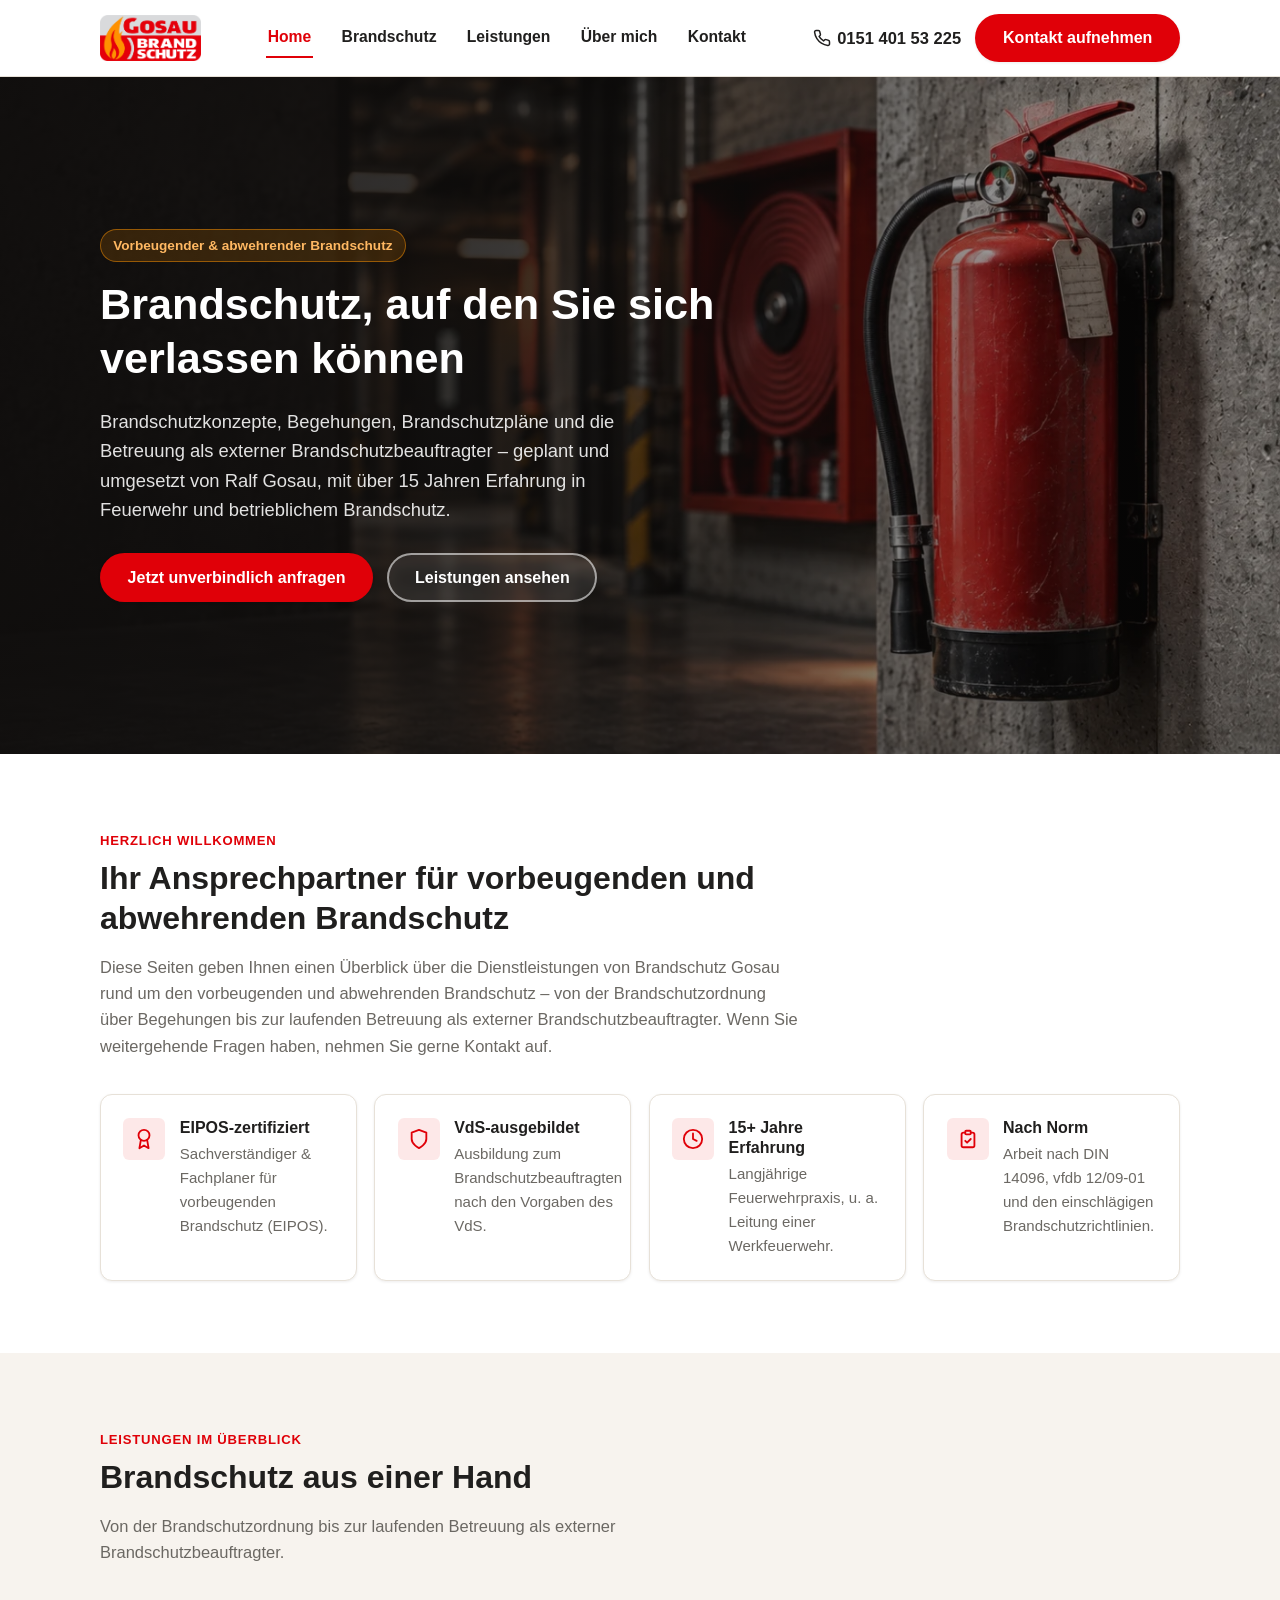
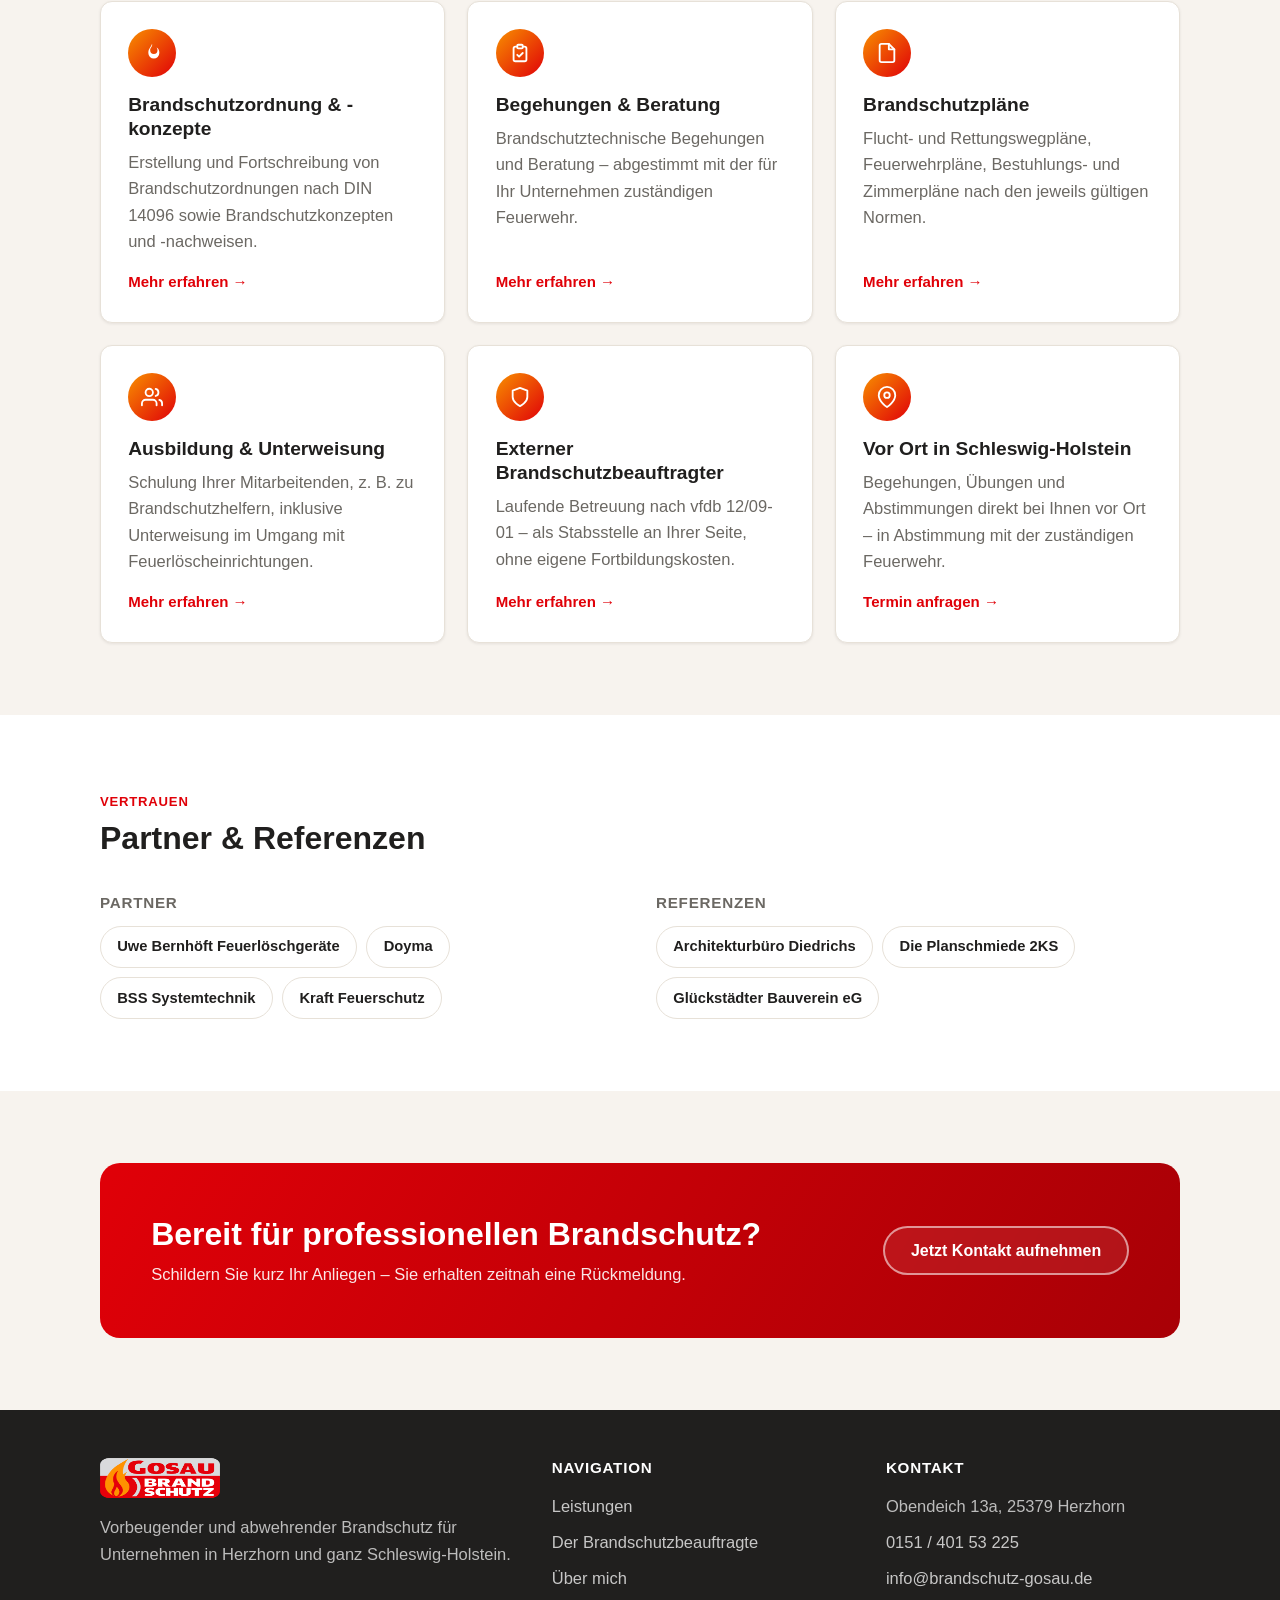
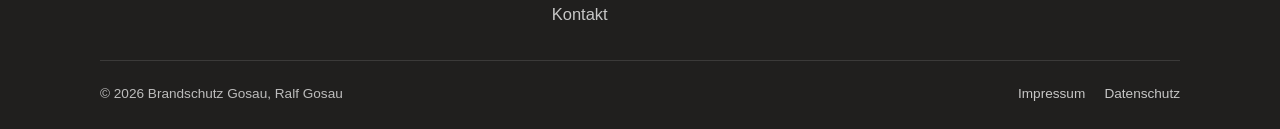
==== index.html @ 2fc05758 "Add new Brandschutz Gosau website Complete relaunch of the Brandschutz-Gosau site (previously ralf-g" ====
<!doctype html>
<html lang="de">
<head>
<meta charset="UTF-8">
<meta name="viewport" content="width=device-width, initial-scale=1">
<title>Brandschutz Gosau | Vorbeugender &amp; abwehrender Brandschutz in Herzhorn</title>
<meta name="description" content="Brandschutz Gosau – vorbeugender &amp; abwehrender Brandschutz in Herzhorn und Schleswig-Holstein: Brandschutzkonzepte, Begehungen, externer Brandschutzbeauftragter.">
<link rel="canonical" href="https://www.brandschutz-gosau.de/">
<meta name="theme-color" content="#E00008">

<meta property="og:type" content="website">
<meta property="og:locale" content="de_DE">
<meta property="og:site_name" content="Brandschutz Gosau">
<meta property="og:title" content="Brandschutz Gosau | Vorbeugender & abwehrender Brandschutz">
<meta property="og:description" content="Brandschutzkonzepte, Begehungen, Brandschutzpläne und externer Brandschutzbeauftragter – aus einer Hand in Herzhorn und Schleswig-Holstein.">
<meta property="og:image" content="https://www.brandschutz-gosau.de/assets/img/hero-flur.webp">
<meta property="og:url" content="https://www.brandschutz-gosau.de/">
<meta name="twitter:card" content="summary_large_image">

<link rel="icon" href="/favicon.ico" sizes="any">
<link rel="icon" type="image/png" sizes="32x32" href="assets/img/favicon-32.png">
<link rel="icon" type="image/png" sizes="16x16" href="assets/img/favicon-16.png">
<link rel="apple-touch-icon" href="assets/img/apple-touch-icon.png">
<link rel="stylesheet" href="assets/css/style.css">

<script type="application/ld+json">
{
  "@context": "https://schema.org",
  "@type": "ProfessionalService",
  "@id": "https://www.brandschutz-gosau.de/#business",
  "name": "Brandschutz Gosau",
  "image": "https://www.brandschutz-gosau.de/assets/img/hero-flur.webp",
  "url": "https://www.brandschutz-gosau.de/",
  "telephone": "+49 151 40153225",
  "email": "info@brandschutz-gosau.de",
  "founder": { "@type": "Person", "name": "Ralf Gosau" },
  "address": {
    "@type": "PostalAddress",
    "streetAddress": "Obendeich 13a",
    "postalCode": "25379",
    "addressLocality": "Herzhorn",
    "addressCountry": "DE"
  },
  "areaServed": "Schleswig-Holstein",
  "description": "Vorbeugender und abwehrender Brandschutz: Brandschutzordnungen, Brandschutzkonzepte, Begehungen, Brandschutzpläne und Dienstleistungen als externer Brandschutzbeauftragter."
}
</script>
</head>
<body>
<a class="skip-link" href="#main">Zum Inhalt springen</a>

<header class="site-header">
  <div class="container">
    <a class="brand" href="index.html">
      <img src="assets/img/logo-gosau-brandschutz.png" width="184" height="84" alt="Logo Brandschutz Gosau – stilisierte Flamme neben dem Schriftzug Gosau Brandschutz">
    </a>
    <nav class="main-nav" id="main-nav" aria-label="Hauptnavigation">
      <a href="index.html" aria-current="page">Home</a>
      <a href="brandschutzbeauftragter.html">Brandschutz</a>
      <a href="leistungen.html">Leistungen</a>
      <a href="ueber-mich.html">Über mich</a>
      <a href="kontakt.html">Kontakt</a>
    </nav>
    <div class="header-cta">
      <a class="header-phone" href="tel:+4915140153225">
        <svg width="18" height="18" viewBox="0 0 24 24" fill="none" stroke="currentColor" stroke-width="2" stroke-linecap="round" stroke-linejoin="round"><path d="M22 16.92v3a2 2 0 0 1-2.18 2 19.79 19.79 0 0 1-8.63-3.07 19.5 19.5 0 0 1-6-6 19.79 19.79 0 0 1-3.07-8.67A2 2 0 0 1 4.11 2h3a2 2 0 0 1 2 1.72c.127.96.361 1.903.7 2.81a2 2 0 0 1-.45 2.11L8.09 9.91a16 16 0 0 0 6 6l1.27-1.27a2 2 0 0 1 2.11-.45c.907.339 1.85.573 2.81.7A2 2 0 0 1 22 16.92z"/></svg>
        <span class="phone-text">0151 401 53 225</span>
      </a>
      <a class="btn btn-primary" href="kontakt.html#kontaktformular">Kontakt aufnehmen</a>
      <button class="nav-toggle" aria-expanded="false" aria-controls="main-nav" aria-label="Menü öffnen">
        <span></span><span></span><span></span>
      </button>
    </div>
  </div>
</header>

<main id="main">

  <section class="hero">
    <img class="hero__bg" src="assets/img/hero-flur.webp" alt="Betonflur mit Wandhydrant und rotem Feuerlöscher – Symbol für professionelle Brandschutzausstattung in Gewerbeobjekten">
    <div class="hero__overlay"></div>
    <div class="container">
      <div class="hero__content">
        <span class="hero__eyebrow">Vorbeugender &amp; abwehrender Brandschutz</span>
        <h1>Brandschutz, auf den Sie sich verlassen können</h1>
        <p class="lead">Brandschutzkonzepte, Begehungen, Brandschutzpläne und die Betreuung als externer Brandschutzbeauftragter – geplant und umgesetzt von Ralf Gosau, mit über 15 Jahren Erfahrung in Feuerwehr und betrieblichem Brandschutz.</p>
        <div class="hero__actions">
          <a class="btn btn-primary" href="kontakt.html#kontaktformular">Jetzt unverbindlich anfragen</a>
          <a class="btn btn-on-dark" href="leistungen.html">Leistungen ansehen</a>
        </div>
      </div>
    </div>
  </section>

  <section aria-labelledby="willkommen-title">
    <div class="container">
      <div class="section-head">
        <span class="eyebrow">Herzlich willkommen</span>
        <h2 id="willkommen-title">Ihr Ansprechpartner für vorbeugenden und abwehrenden Brandschutz</h2>
        <p>Diese Seiten geben Ihnen einen Überblick über die Dienstleistungen von Brandschutz Gosau rund um den vorbeugenden und abwehrenden Brandschutz – von der Brandschutzordnung über Begehungen bis zur laufenden Betreuung als externer Brandschutzbeauftragter. Wenn Sie weitergehende Fragen haben, nehmen Sie gerne Kontakt auf.</p>
      </div>
      <div class="badge-row">
        <div class="badge-card">
          <span class="icon">
            <svg width="22" height="22" viewBox="0 0 24 24" fill="none" stroke="currentColor" stroke-width="2" stroke-linecap="round" stroke-linejoin="round"><circle cx="12" cy="8" r="6"/><path d="M15.5 13.5 17 22l-5-3-5 3 1.5-8.5"/></svg>
          </span>
          <div>
            <h3>EIPOS-zertifiziert</h3>
            <p>Sachverständiger &amp; Fachplaner für vorbeugenden Brandschutz (EIPOS).</p>
          </div>
        </div>
        <div class="badge-card">
          <span class="icon">
            <svg width="22" height="22" viewBox="0 0 24 24" fill="none" stroke="currentColor" stroke-width="2" stroke-linecap="round" stroke-linejoin="round"><path d="M12 22s8-4 8-10V5l-8-3-8 3v7c0 6 8 10 8 10z"/></svg>
          </span>
          <div>
            <h3>VdS-ausgebildet</h3>
            <p>Ausbildung zum Brandschutzbeauftragten nach den Vorgaben des VdS.</p>
          </div>
        </div>
        <div class="badge-card">
          <span class="icon">
            <svg width="22" height="22" viewBox="0 0 24 24" fill="none" stroke="currentColor" stroke-width="2" stroke-linecap="round" stroke-linejoin="round"><circle cx="12" cy="12" r="10"/><path d="M12 6v6l4 2"/></svg>
          </span>
          <div>
            <h3>15+ Jahre Erfahrung</h3>
            <p>Langjährige Feuerwehrpraxis, u. a. Leitung einer Werkfeuerwehr.</p>
          </div>
        </div>
        <div class="badge-card">
          <span class="icon">
            <svg width="22" height="22" viewBox="0 0 24 24" fill="none" stroke="currentColor" stroke-width="2" stroke-linecap="round" stroke-linejoin="round"><path d="M9 5H7a2 2 0 0 0-2 2v12a2 2 0 0 0 2 2h10a2 2 0 0 0 2-2V7a2 2 0 0 0-2-2h-2"/><rect x="9" y="3" width="6" height="4" rx="1"/><path d="m9 14 2 2 4-4"/></svg>
          </span>
          <div>
            <h3>Nach Norm</h3>
            <p>Arbeit nach DIN 14096, vfdb 12/09-01 und den einschlägigen Brandschutzrichtlinien.</p>
          </div>
        </div>
      </div>
    </div>
  </section>

  <section class="section-alt" aria-labelledby="leistungen-title">
    <div class="container">
      <div class="section-head">
        <span class="eyebrow">Leistungen im Überblick</span>
        <h2 id="leistungen-title">Brandschutz aus einer Hand</h2>
        <p>Von der Brandschutzordnung bis zur laufenden Betreuung als externer Brandschutzbeauftragter.</p>
      </div>
      <div class="card-grid">
        <div class="service-card">
          <span class="icon"><svg width="22" height="22" viewBox="0 0 24 24" fill="currentColor"><path d="M12 2c1 3-2 4-2 7a4 4 0 0 0 8 0c0-1-.3-2-1-3 2 1 3 3 3 6a6 6 0 0 1-12 0c0-5 3-6 4-10z"/></svg></span>
          <h3>Brandschutzordnung &amp; -konzepte</h3>
          <p>Erstellung und Fortschreibung von Brandschutzordnungen nach DIN 14096 sowie Brandschutzkonzepten und -nachweisen.</p>
          <a class="card-link" href="leistungen.html">Mehr erfahren →</a>
        </div>
        <div class="service-card">
          <span class="icon"><svg width="22" height="22" viewBox="0 0 24 24" fill="none" stroke="#fff" stroke-width="2" stroke-linecap="round" stroke-linejoin="round"><path d="M9 5H7a2 2 0 0 0-2 2v12a2 2 0 0 0 2 2h10a2 2 0 0 0 2-2V7a2 2 0 0 0-2-2h-2"/><rect x="9" y="3" width="6" height="4" rx="1"/><path d="m9 14 2 2 4-4"/></svg></span>
          <h3>Begehungen &amp; Beratung</h3>
          <p>Brandschutztechnische Begehungen und Beratung – abgestimmt mit der für Ihr Unternehmen zuständigen Feuerwehr.</p>
          <a class="card-link" href="leistungen.html">Mehr erfahren →</a>
        </div>
        <div class="service-card">
          <span class="icon"><svg width="22" height="22" viewBox="0 0 24 24" fill="none" stroke="#fff" stroke-width="2" stroke-linecap="round" stroke-linejoin="round"><path d="M14 2H6a2 2 0 0 0-2 2v16a2 2 0 0 0 2 2h12a2 2 0 0 0 2-2V8z"/><path d="M14 2v6h6"/></svg></span>
          <h3>Brandschutzpläne</h3>
          <p>Flucht- und Rettungswegpläne, Feuerwehrpläne, Bestuhlungs- und Zimmerpläne nach den jeweils gültigen Normen.</p>
          <a class="card-link" href="leistungen.html">Mehr erfahren →</a>
        </div>
        <div class="service-card">
          <span class="icon"><svg width="22" height="22" viewBox="0 0 24 24" fill="none" stroke="#fff" stroke-width="2" stroke-linecap="round" stroke-linejoin="round"><path d="M17 21v-2a4 4 0 0 0-4-4H5a4 4 0 0 0-4 4v2"/><circle cx="9" cy="7" r="4"/><path d="M23 21v-2a4 4 0 0 0-3-3.87"/><path d="M16 3.13a4 4 0 0 1 0 7.75"/></svg></span>
          <h3>Ausbildung &amp; Unterweisung</h3>
          <p>Schulung Ihrer Mitarbeitenden, z. B. zu Brandschutzhelfern, inklusive Unterweisung im Umgang mit Feuerlöscheinrichtungen.</p>
          <a class="card-link" href="leistungen.html">Mehr erfahren →</a>
        </div>
        <div class="service-card">
          <span class="icon"><svg width="22" height="22" viewBox="0 0 24 24" fill="none" stroke="#fff" stroke-width="2" stroke-linecap="round" stroke-linejoin="round"><path d="M12 22s8-4 8-10V5l-8-3-8 3v7c0 6 8 10 8 10z"/></svg></span>
          <h3>Externer Brandschutzbeauftragter</h3>
          <p>Laufende Betreuung nach vfdb 12/09-01 – als Stabsstelle an Ihrer Seite, ohne eigene Fortbildungskosten.</p>
          <a class="card-link" href="brandschutzbeauftragter.html">Mehr erfahren →</a>
        </div>
        <div class="service-card">
          <span class="icon"><svg width="22" height="22" viewBox="0 0 24 24" fill="none" stroke="#fff" stroke-width="2" stroke-linecap="round" stroke-linejoin="round"><path d="M21 10c0 7-9 13-9 13s-9-6-9-13a9 9 0 0 1 18 0z"/><circle cx="12" cy="10" r="3"/></svg></span>
          <h3>Vor Ort in Schleswig-Holstein</h3>
          <p>Begehungen, Übungen und Abstimmungen direkt bei Ihnen vor Ort – in Abstimmung mit der zuständigen Feuerwehr.</p>
          <a class="card-link" href="kontakt.html#kontaktformular">Termin anfragen →</a>
        </div>
      </div>
    </div>
  </section>

  <section aria-labelledby="partner-title">
    <div class="container">
      <div class="section-head">
        <span class="eyebrow">Vertrauen</span>
        <h2 id="partner-title">Partner &amp; Referenzen</h2>
      </div>
      <div class="partner-columns">
        <div>
          <h3>Partner</h3>
          <div class="tag-cloud">
            <span>Uwe Bernhöft Feuerlöschgeräte</span>
            <span>Doyma</span>
            <span>BSS Systemtechnik</span>
            <span>Kraft Feuerschutz</span>
          </div>
        </div>
        <div>
          <h3>Referenzen</h3>
          <div class="tag-cloud">
            <span>Architekturbüro Diedrichs</span>
            <span>Die Planschmiede 2KS</span>
            <span>Glückstädter Bauverein eG</span>
          </div>
        </div>
      </div>
    </div>
  </section>

  <section class="section-alt">
    <div class="container">
      <div class="cta-band">
        <div>
          <h2>Bereit für professionellen Brandschutz?</h2>
          <p>Schildern Sie kurz Ihr Anliegen – Sie erhalten zeitnah eine Rückmeldung.</p>
        </div>
        <a class="btn btn-on-dark" href="kontakt.html#kontaktformular">Jetzt Kontakt aufnehmen</a>
      </div>
    </div>
  </section>

</main>

<footer class="site-footer">
  <div class="container">
    <div class="footer-grid">
      <div>
        <div class="footer-brand">
          <img src="assets/img/logo-gosau-brandschutz.png" width="120" height="55" alt="">
        </div>
        <p>Vorbeugender und abwehrender Brandschutz für Unternehmen in Herzhorn und ganz Schleswig-Holstein.</p>
      </div>
      <div>
        <h3>Navigation</h3>
        <ul class="footer-links">
          <li><a href="leistungen.html">Leistungen</a></li>
          <li><a href="brandschutzbeauftragter.html">Der Brandschutzbeauftragte</a></li>
          <li><a href="ueber-mich.html">Über mich</a></li>
          <li><a href="kontakt.html">Kontakt</a></li>
        </ul>
      </div>
      <div>
        <h3>Kontakt</h3>
        <ul class="footer-links">
          <li>Obendeich 13a, 25379 Herzhorn</li>
          <li><a href="tel:+4915140153225">0151 / 401 53 225</a></li>
          <li><a href="mailto:info@brandschutz-gosau.de">info@brandschutz-gosau.de</a></li>
        </ul>
      </div>
    </div>
    <div class="footer-bottom">
      <span>© <span data-year>2026</span> Brandschutz Gosau, Ralf Gosau</span>
      <nav aria-label="Rechtliches">
        <a href="impressum.html">Impressum</a>
        <a href="datenschutz.html">Datenschutz</a>
      </nav>
    </div>
  </div>
</footer>

<script src="assets/js/main.js"></script>
</body>
</html>
---- assets/css/style.css ----
/* ==========================================================================
   Brandschutz Gosau – Stylesheet
   ========================================================================== */

:root {
  /* Brand colors sampled from the company logo */
  --color-red: #E00008;
  --color-red-dark: #A80006;
  --color-orange: #F89000;
  --color-badge-grey: #D8D8D8;

  --color-ink: #201f1e;
  --color-text: #333230;
  --color-text-muted: #6b6863;
  --color-bg: #ffffff;
  --color-bg-alt: #F7F3EE;
  --color-border: #E7E1D8;

  --font-base: -apple-system, BlinkMacSystemFont, "Segoe UI", Roboto, Helvetica, Arial, sans-serif;

  --radius-s: 6px;
  --radius-m: 12px;
  --radius-l: 20px;

  --shadow-s: 0 1px 3px rgba(20, 15, 10, 0.08);
  --shadow-m: 0 8px 24px rgba(20, 15, 10, 0.12);

  --container-w: 1120px;
}

/* ---- Reset ---- */
*, *::before, *::after { box-sizing: border-box; }
html { scroll-behavior: smooth; }
body {
  margin: 0;
  font-family: var(--font-base);
  color: var(--color-text);
  background: var(--color-bg);
  line-height: 1.6;
  font-size: 16.5px;
  -webkit-font-smoothing: antialiased;
}
img { max-width: 100%; display: block; }
a { color: var(--color-red); text-decoration: none; }
a:hover { text-decoration: underline; }
ul, ol { padding-left: 1.2em; }
h1, h2, h3, h4 {
  color: var(--color-ink);
  line-height: 1.25;
  margin: 0 0 0.5em;
  font-weight: 800;
}
h1 { font-size: clamp(1.9rem, 4vw, 2.7rem); }
h2 { font-size: clamp(1.5rem, 3vw, 2rem); }
h3 { font-size: 1.2rem; }
p { margin: 0 0 1em; }
.sr-only {
  position: absolute; width: 1px; height: 1px; padding: 0; margin: -1px;
  overflow: hidden; clip: rect(0,0,0,0); white-space: nowrap; border: 0;
}
.skip-link {
  position: absolute; left: 0; top: -3rem; background: var(--color-ink); color: #fff;
  padding: 0.6em 1.2em; z-index: 200; transition: top .15s ease;
}
.skip-link:focus { top: 0; }

/* ---- Layout ---- */
.container {
  width: 100%;
  max-width: var(--container-w);
  margin: 0 auto;
  padding: 0 1.25rem;
}
section { padding: clamp(2.5rem, 6vw, 4.5rem) 0; }
.section-alt { background: var(--color-bg-alt); }
.section-head {
  max-width: 700px;
  margin: 0 0 2.2rem;
}
.section-head .eyebrow {
  display: inline-block;
  color: var(--color-red);
  font-weight: 700;
  text-transform: uppercase;
  letter-spacing: 0.06em;
  font-size: 0.82rem;
  margin-bottom: 0.5em;
}
.section-head p { color: var(--color-text-muted); }
.section-foot { margin-top: 2.5rem; }

/* ---- Buttons ---- */
.btn {
  display: inline-flex;
  align-items: center;
  gap: 0.5em;
  padding: 0.85em 1.6em;
  border-radius: 999px;
  font-weight: 700;
  border: 2px solid transparent;
  cursor: pointer;
  font-size: 1rem;
  transition: transform .12s ease, box-shadow .12s ease, background-color .12s ease, color .12s ease;
  text-decoration: none;
  line-height: 1.1;
}
.btn:hover { text-decoration: none; transform: translateY(-1px); }
.btn-primary {
  background: var(--color-red);
  color: #fff;
  box-shadow: var(--shadow-s);
}
.btn-primary:hover { background: var(--color-red-dark); color:#fff; box-shadow: var(--shadow-m); }
.btn-secondary {
  background: #fff;
  color: var(--color-ink);
  border-color: var(--color-border);
}
.btn-secondary:hover { border-color: var(--color-red); color: var(--color-red); }
.btn-on-dark {
  background: rgba(255,255,255,0.08);
  color: #fff;
  border-color: rgba(255,255,255,0.55);
  backdrop-filter: blur(2px);
}
.btn-on-dark:hover { background: #fff; color: var(--color-ink); }
.btn-block { width: 100%; justify-content: center; }
.btn[disabled] { opacity: 0.6; cursor: not-allowed; transform: none; }

/* ---- Header ---- */
.site-header {
  position: sticky;
  top: 0;
  z-index: 100;
  background: rgba(255,255,255,0.94);
  backdrop-filter: saturate(160%) blur(6px);
  border-bottom: 1px solid var(--color-border);
}
.site-header .container {
  display: flex;
  align-items: center;
  justify-content: space-between;
  gap: 1rem;
  min-height: 76px;
}
.brand {
  display: flex;
  align-items: center;
  gap: 0.7rem;
}
.brand img { height: 46px; width: auto; }
.brand-name {
  font-weight: 800;
  color: var(--color-ink);
  font-size: 1.05rem;
  line-height: 1.15;
}
.brand-name small {
  display: block;
  font-weight: 500;
  font-size: 0.72rem;
  color: var(--color-text-muted);
  text-transform: uppercase;
  letter-spacing: 0.05em;
}

.main-nav {
  display: flex;
  align-items: center;
  gap: 1.7rem;
}
.main-nav a {
  color: var(--color-ink);
  font-weight: 600;
  font-size: 0.98rem;
  padding: 0.4em 0.1em;
  border-bottom: 2px solid transparent;
}
.main-nav a:hover, .main-nav a[aria-current="page"] {
  color: var(--color-red);
  text-decoration: none;
  border-bottom-color: var(--color-red);
}
.header-cta {
  display: flex;
  align-items: center;
  gap: 0.9rem;
}
.header-phone {
  display: flex;
  align-items: center;
  gap: 0.4em;
  font-weight: 700;
  color: var(--color-ink);
  white-space: nowrap;
}
.header-phone svg { flex: none; }
.header-phone:hover { color: var(--color-red); text-decoration: none; }

.nav-toggle {
  display: none;
  background: none;
  border: 2px solid var(--color-border);
  border-radius: var(--radius-s);
  padding: 0.5em 0.6em;
  cursor: pointer;
}
.nav-toggle span {
  display: block;
  width: 22px;
  height: 2px;
  background: var(--color-ink);
  margin: 5px 0;
  transition: transform .15s ease, opacity .15s ease;
}

@media (max-width: 900px) {
  .main-nav {
    position: absolute;
    top: 76px;
    left: 0;
    right: 0;
    background: #fff;
    border-bottom: 1px solid var(--color-border);
    flex-direction: column;
    align-items: stretch;
    gap: 0;
    padding: 0.5rem 1.25rem 1rem;
    display: none;
    box-shadow: var(--shadow-m);
  }
  .main-nav.is-open { display: flex; }
  .main-nav a { padding: 0.75em 0; border-bottom: 1px solid var(--color-border); }
  .main-nav a[aria-current="page"] { border-bottom: 1px solid var(--color-border); }
  .header-phone span.phone-text { display: none; }
  .nav-toggle { display: inline-block; }
}

/* ---- Hero ---- */
.hero {
  position: relative;
  min-height: min(72vh, 620px);
  display: flex;
  align-items: center;
  overflow: hidden;
  background: var(--color-ink);
}
.hero__bg {
  position: absolute;
  inset: 0;
  width: 100%;
  height: 100%;
  object-fit: cover;
  object-position: right center;
}
.hero__overlay {
  position: absolute;
  inset: 0;
  background: linear-gradient(90deg, rgba(16,14,13,0.94) 0%, rgba(16,14,13,0.82) 40%, rgba(16,14,13,0.45) 75%, rgba(16,14,13,0.25) 100%);
}
.hero__content {
  position: relative;
  color: #fff;
  max-width: 640px;
  padding: 5rem 0;
}
.hero__eyebrow {
  display: inline-flex;
  align-items: center;
  gap: 0.5em;
  background: rgba(248,144,0,0.16);
  border: 1px solid rgba(248,144,0,0.5);
  color: #ffb862;
  padding: 0.35em 0.9em;
  border-radius: 999px;
  font-weight: 700;
  font-size: 0.85rem;
  margin-bottom: 1.1em;
}
.hero__content h1 { color: #fff; }
.hero__content p.lead {
  font-size: 1.15rem;
  color: rgba(255,255,255,0.88);
  max-width: 54ch;
}
.hero__actions {
  display: flex;
  flex-wrap: wrap;
  gap: 0.9rem;
  margin-top: 1.8rem;
}

/* ---- Trust badges ---- */
.badge-row {
  display: grid;
  grid-template-columns: repeat(auto-fit, minmax(230px, 1fr));
  gap: 1.1rem;
}
.badge-card {
  background: #fff;
  border: 1px solid var(--color-border);
  border-radius: var(--radius-m);
  padding: 1.4rem;
  display: flex;
  gap: 0.9rem;
  align-items: flex-start;
  box-shadow: var(--shadow-s);
}
.badge-card .icon {
  flex: none;
  width: 42px; height: 42px;
  border-radius: var(--radius-s);
  background: rgba(224,0,8,0.09);
  color: var(--color-red);
  display: flex; align-items: center; justify-content: center;
}
.badge-card h3 { font-size: 1rem; margin-bottom: 0.25em; }
.badge-card p { margin: 0; color: var(--color-text-muted); font-size: 0.94rem; }

/* ---- Cards / services ---- */
.card-grid {
  display: grid;
  grid-template-columns: repeat(auto-fit, minmax(260px, 1fr));
  gap: 1.4rem;
}
.service-card {
  background: #fff;
  border: 1px solid var(--color-border);
  border-radius: var(--radius-m);
  padding: 1.7rem;
  box-shadow: var(--shadow-s);
  display: flex;
  flex-direction: column;
  height: 100%;
}
.service-card .icon {
  width: 48px; height: 48px;
  border-radius: 50%;
  background: linear-gradient(135deg, var(--color-orange), var(--color-red));
  color: #fff;
  display: flex; align-items: center; justify-content: center;
  margin-bottom: 1rem;
}
.service-card h3 { margin-bottom: 0.4em; }
.service-card p { color: var(--color-text-muted); margin-bottom: 1rem; flex-grow: 1; }
.service-card .card-link { font-weight: 700; font-size: 0.94rem; }

/* ---- Checklist ---- */
.check-grid {
  display: grid;
  grid-template-columns: repeat(auto-fit, minmax(320px, 1fr));
  gap: 0.6rem 2rem;
  list-style: none;
  padding: 0;
  margin: 0;
}
.check-grid li {
  display: flex;
  gap: 0.7em;
  padding: 0.65em 0;
  border-bottom: 1px dashed var(--color-border);
}
.check-grid li svg {
  flex: none;
  margin-top: 0.2em;
  color: var(--color-red);
}

/* ---- Definition-style plan list ---- */
.plan-list { display: flex; flex-direction: column; gap: 1.1rem; }
.plan-item {
  display: grid;
  grid-template-columns: 230px 1fr;
  gap: 0.3rem 1.5rem;
  padding: 1.1rem 0;
  border-bottom: 1px solid var(--color-border);
}
.plan-item dt {
  font-weight: 700;
  color: var(--color-ink);
}
.plan-item dt .norm {
  display: block;
  font-weight: 600;
  color: var(--color-red);
  font-size: 0.85rem;
  margin-top: 0.15em;
}
.plan-item dd { margin: 0; color: var(--color-text-muted); }
@media (max-width: 700px) {
  .plan-item { grid-template-columns: 1fr; }
}

/* ---- Advantage list ---- */
.advantage-grid {
  display: grid;
  grid-template-columns: repeat(auto-fit, minmax(240px, 1fr));
  gap: 1rem;
}
.advantage-card {
  background: var(--color-bg-alt);
  border-radius: var(--radius-m);
  padding: 1.3rem 1.4rem;
  font-weight: 600;
  color: var(--color-ink);
  display: flex;
  gap: 0.7em;
  align-items: flex-start;
}
.advantage-card svg { flex: none; color: var(--color-red); margin-top: 0.15em; }

/* ---- Quote / bio ---- */
.bio-layout {
  display: grid;
  grid-template-columns: 260px 1fr;
  gap: 2.5rem;
  align-items: start;
}
@media (max-width: 800px) {
  .bio-layout { grid-template-columns: 1fr; }
}
.portrait-frame {
  border-radius: var(--radius-l);
  overflow: hidden;
  border: 1px solid var(--color-border);
  box-shadow: var(--shadow-s);
}
.portrait-placeholder {
  aspect-ratio: 3/4;
  background: linear-gradient(160deg, var(--color-bg-alt), #efe8de);
  display: flex;
  flex-direction: column;
  align-items: center;
  justify-content: center;
  gap: 0.6rem;
  color: var(--color-text-muted);
  text-align: center;
  padding: 1.5rem;
}
.portrait-placeholder svg { color: var(--color-red); opacity: 0.85; }
.portrait-placeholder span { font-size: 0.85rem; }

.qual-grid {
  display: grid;
  grid-template-columns: repeat(auto-fit, minmax(280px, 1fr));
  gap: 1.3rem;
  margin-top: 1rem;
}
.qual-card {
  background: #fff;
  border: 1px solid var(--color-border);
  border-radius: var(--radius-m);
  padding: 1.5rem;
  box-shadow: var(--shadow-s);
}
.qual-card h3 {
  font-size: 1rem;
  border-bottom: 2px solid var(--color-red);
  padding-bottom: 0.5em;
  margin-bottom: 0.7em;
}
.qual-card ul { list-style: none; padding: 0; margin: 0; }
.qual-card li {
  padding: 0.4em 0;
  display: flex;
  gap: 0.6em;
}
.qual-card li svg { flex: none; color: var(--color-orange); margin-top: 0.25em; }

/* ---- Partners / references ---- */
.tag-cloud { display: flex; flex-wrap: wrap; gap: 0.6rem; }
.tag-cloud span {
  background: #fff;
  border: 1px solid var(--color-border);
  padding: 0.55em 1.1em;
  border-radius: 999px;
  font-weight: 600;
  font-size: 0.92rem;
  color: var(--color-ink);
}
.partner-columns {
  display: grid;
  grid-template-columns: repeat(auto-fit, minmax(280px, 1fr));
  gap: 2rem;
}
.partner-columns h3 {
  font-size: 0.95rem;
  text-transform: uppercase;
  letter-spacing: 0.05em;
  color: var(--color-text-muted);
  margin-bottom: 0.9em;
}

/* ---- CTA band ---- */
.cta-band {
  background: linear-gradient(120deg, var(--color-red), var(--color-red-dark));
  color: #fff;
  border-radius: var(--radius-l);
  padding: clamp(2rem, 5vw, 3.2rem);
  display: flex;
  flex-wrap: wrap;
  align-items: center;
  justify-content: space-between;
  gap: 1.5rem;
}
.cta-band h2 { color: #fff; margin-bottom: 0.2em; }
.cta-band p { color: rgba(255,255,255,0.9); margin: 0; }

/* ---- Forms ---- */
.form-grid {
  display: grid;
  grid-template-columns: 1fr 1fr;
  gap: 1.2rem;
}
.form-grid .full { grid-column: 1 / -1; }
@media (max-width: 700px) {
  .form-grid { grid-template-columns: 1fr; }
}
.field label {
  display: block;
  font-weight: 700;
  font-size: 0.92rem;
  margin-bottom: 0.4em;
  color: var(--color-ink);
}
.field .hint { font-weight: 400; color: var(--color-text-muted); font-size: 0.85rem; }
.field input,
.field select,
.field textarea {
  width: 100%;
  border: 1.5px solid var(--color-border);
  border-radius: var(--radius-s);
  padding: 0.75em 0.9em;
  font: inherit;
  color: var(--color-ink);
  background: #fff;
  transition: border-color .12s ease, box-shadow .12s ease;
}
.field textarea { resize: vertical; min-height: 130px; }
.field input:focus,
.field select:focus,
.field textarea:focus {
  outline: none;
  border-color: var(--color-red);
  box-shadow: 0 0 0 3px rgba(224,0,8,0.14);
}
.field-check {
  display: flex;
  gap: 0.6em;
  align-items: flex-start;
  font-size: 0.92rem;
  color: var(--color-text-muted);
}
.field-check input { width: auto; margin-top: 0.3em; }
.hp-field { position: absolute; left: -9999px; top: -9999px; }
.form-note { font-size: 0.85rem; color: var(--color-text-muted); margin-top: 0.8rem; }
.form-alert {
  border-radius: var(--radius-s);
  padding: 0.9em 1.1em;
  margin-bottom: 1.3rem;
  font-weight: 600;
}
.form-alert.error { background: #FBE7E7; color: var(--color-red-dark); }

.contact-card {
  background: var(--color-ink);
  color: #fff;
  border-radius: var(--radius-m);
  padding: 1.8rem;
}
.contact-card h3 { color: #fff; }
.contact-list { list-style: none; padding: 0; margin: 1rem 0; }
.contact-list li {
  display: flex;
  gap: 0.8em;
  padding: 0.6em 0;
  border-bottom: 1px solid rgba(255,255,255,0.14);
}
.contact-list li svg { flex: none; color: var(--color-orange); margin-top: 0.15em; }
.contact-list a { color: #fff; font-weight: 600; }
.contact-list .label { display:block; color: rgba(255,255,255,0.6); font-size: 0.78rem; text-transform: uppercase; letter-spacing: 0.04em; }
.contact-note {
  background: rgba(255,255,255,0.08);
  border-radius: var(--radius-s);
  padding: 0.9em 1em;
  font-size: 0.88rem;
  color: rgba(255,255,255,0.85);
}
.map-frame {
  border-radius: var(--radius-m);
  overflow: hidden;
  border: 1px solid var(--color-border);
  aspect-ratio: 16/10;
}
.map-frame iframe { width: 100%; height: 100%; border: 0; }

/* ---- Contact layout ---- */
.contact-layout {
  display: grid;
  grid-template-columns: 380px 1fr;
  gap: 2.2rem;
  align-items: start;
}
@media (max-width: 900px) {
  .contact-layout { grid-template-columns: 1fr; }
}
.contact-col { display: flex; flex-direction: column; gap: 1.4rem; }
.form-card {
  background: #fff;
  border: 1px solid var(--color-border);
  border-radius: var(--radius-m);
  padding: clamp(1.5rem, 4vw, 2.4rem);
  box-shadow: var(--shadow-s);
}

/* ---- Legal pages ---- */
.legal-content h2 { margin-top: 1.6em; }
.legal-content h2:first-child { margin-top: 0; }
.legal-content ul { color: var(--color-text); }
.legal-content { max-width: 780px; }

/* ---- Footer ---- */
.site-footer {
  background: var(--color-ink);
  color: rgba(255,255,255,0.7);
  padding: 3rem 0 1.5rem;
}
.footer-grid {
  display: grid;
  grid-template-columns: 1.4fr 1fr 1fr;
  gap: 2.5rem;
  padding-bottom: 2rem;
  border-bottom: 1px solid rgba(255,255,255,0.12);
}
@media (max-width: 800px) {
  .footer-grid { grid-template-columns: 1fr; gap: 2rem; }
}
.footer-grid h3 { color: #fff; font-size: 0.95rem; text-transform: uppercase; letter-spacing: 0.05em; margin-bottom: 1em; }
.footer-brand { display: flex; align-items: center; gap: 0.7em; margin-bottom: 1rem; }
.footer-brand img { height: 40px; }
.footer-brand strong { color: #fff; }
.site-footer a { color: rgba(255,255,255,0.75); }
.site-footer a:hover { color: #fff; }
.footer-links { list-style: none; padding: 0; margin: 0; display: flex; flex-direction: column; gap: 0.6em; }
.footer-bottom {
  display: flex;
  flex-wrap: wrap;
  justify-content: space-between;
  gap: 0.8rem;
  padding-top: 1.4rem;
  font-size: 0.85rem;
}
.footer-bottom nav { display: flex; gap: 1.2rem; flex-wrap: wrap; }

/* ---- Page intro (non-home pages) ---- */
.page-intro {
  background: var(--color-ink);
  color: #fff;
  padding: 3.2rem 0 2.6rem;
}
.page-intro h1 { color: #fff; margin-bottom: 0.35em; }
.page-intro p { color: rgba(255,255,255,0.82); max-width: 62ch; margin: 0; }
.breadcrumb {
  font-size: 0.85rem;
  color: rgba(255,255,255,0.6);
  margin-bottom: 1rem;
}
.breadcrumb a { color: rgba(255,255,255,0.75); }

/* ---- Misc ---- */
.lead { font-size: 1.1rem; color: var(--color-text-muted); }
.divider { height: 1px; background: var(--color-border); border: 0; margin: 2.5rem 0; }
.center { text-align: center; }
.note-box {
  border-left: 4px solid var(--color-orange);
  background: var(--color-bg-alt);
  padding: 1rem 1.3rem;
  border-radius: 0 var(--radius-s) var(--radius-s) 0;
  font-size: 0.94rem;
}
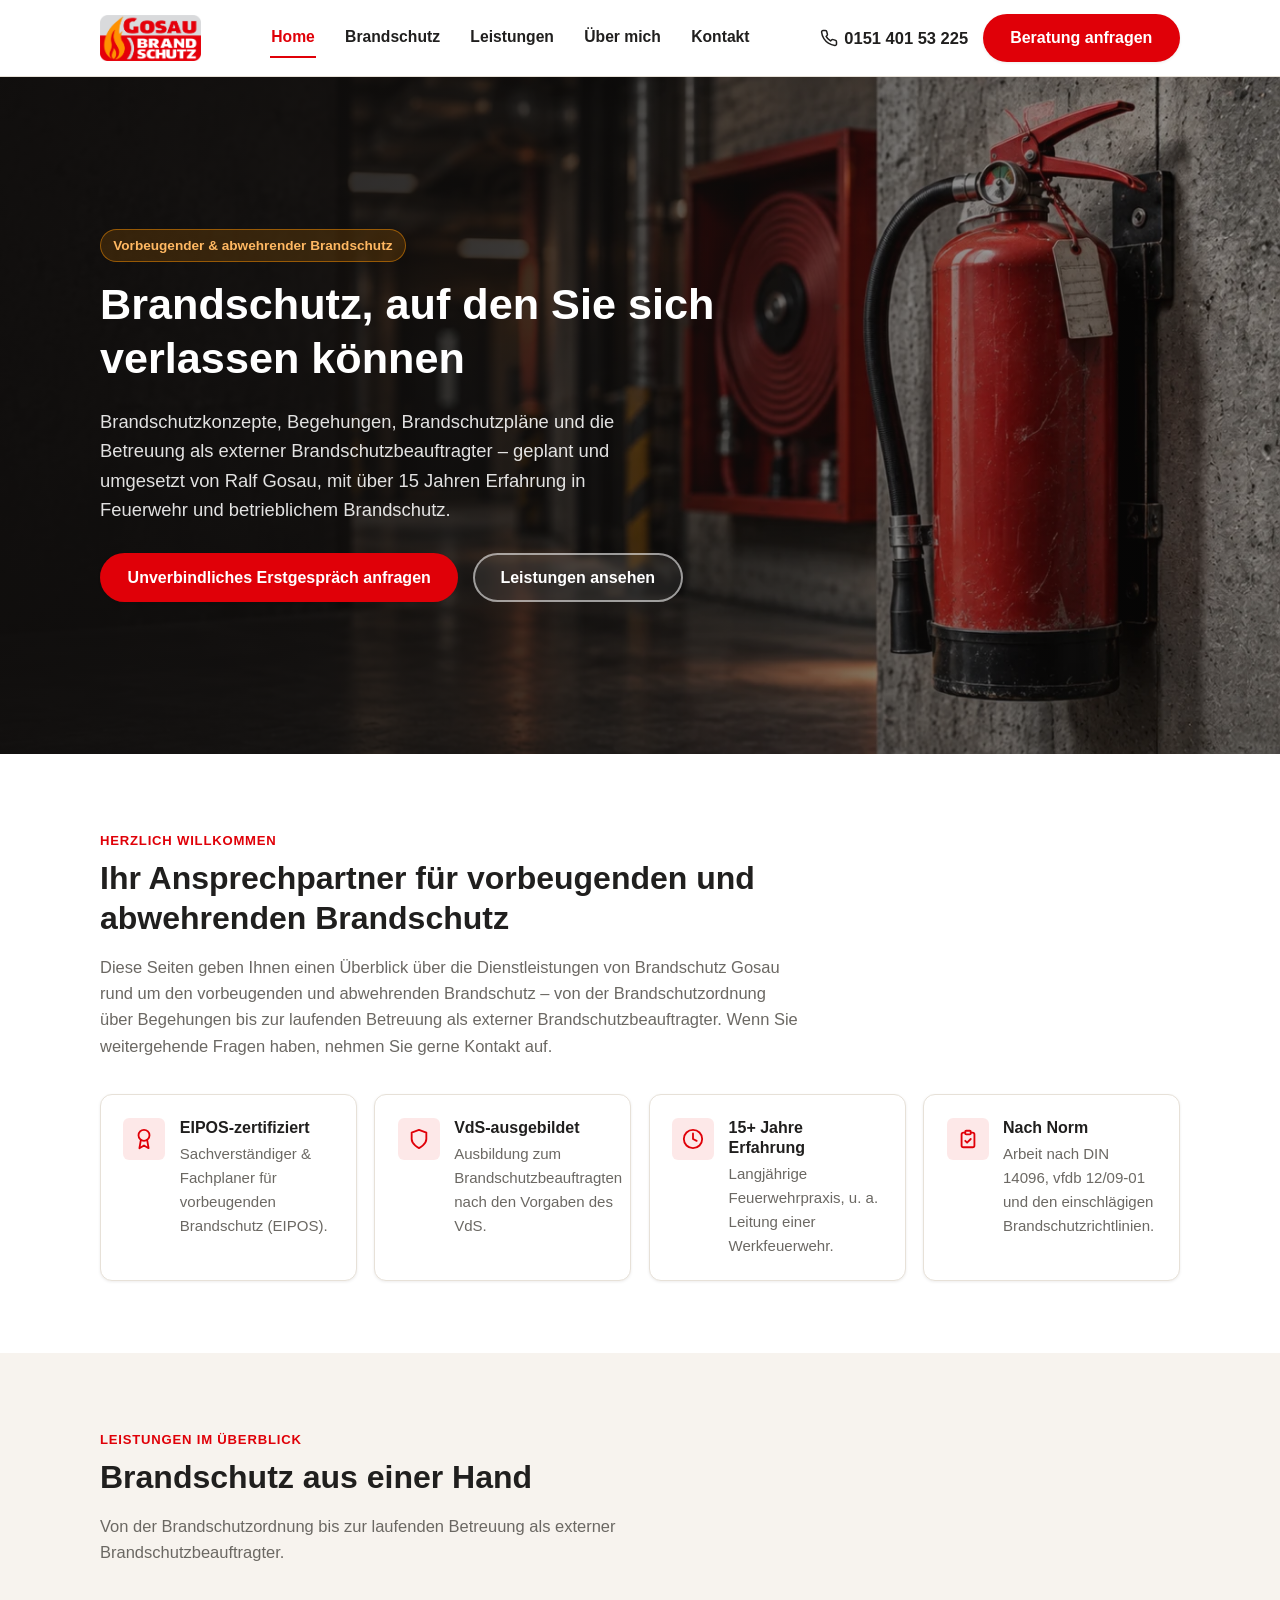
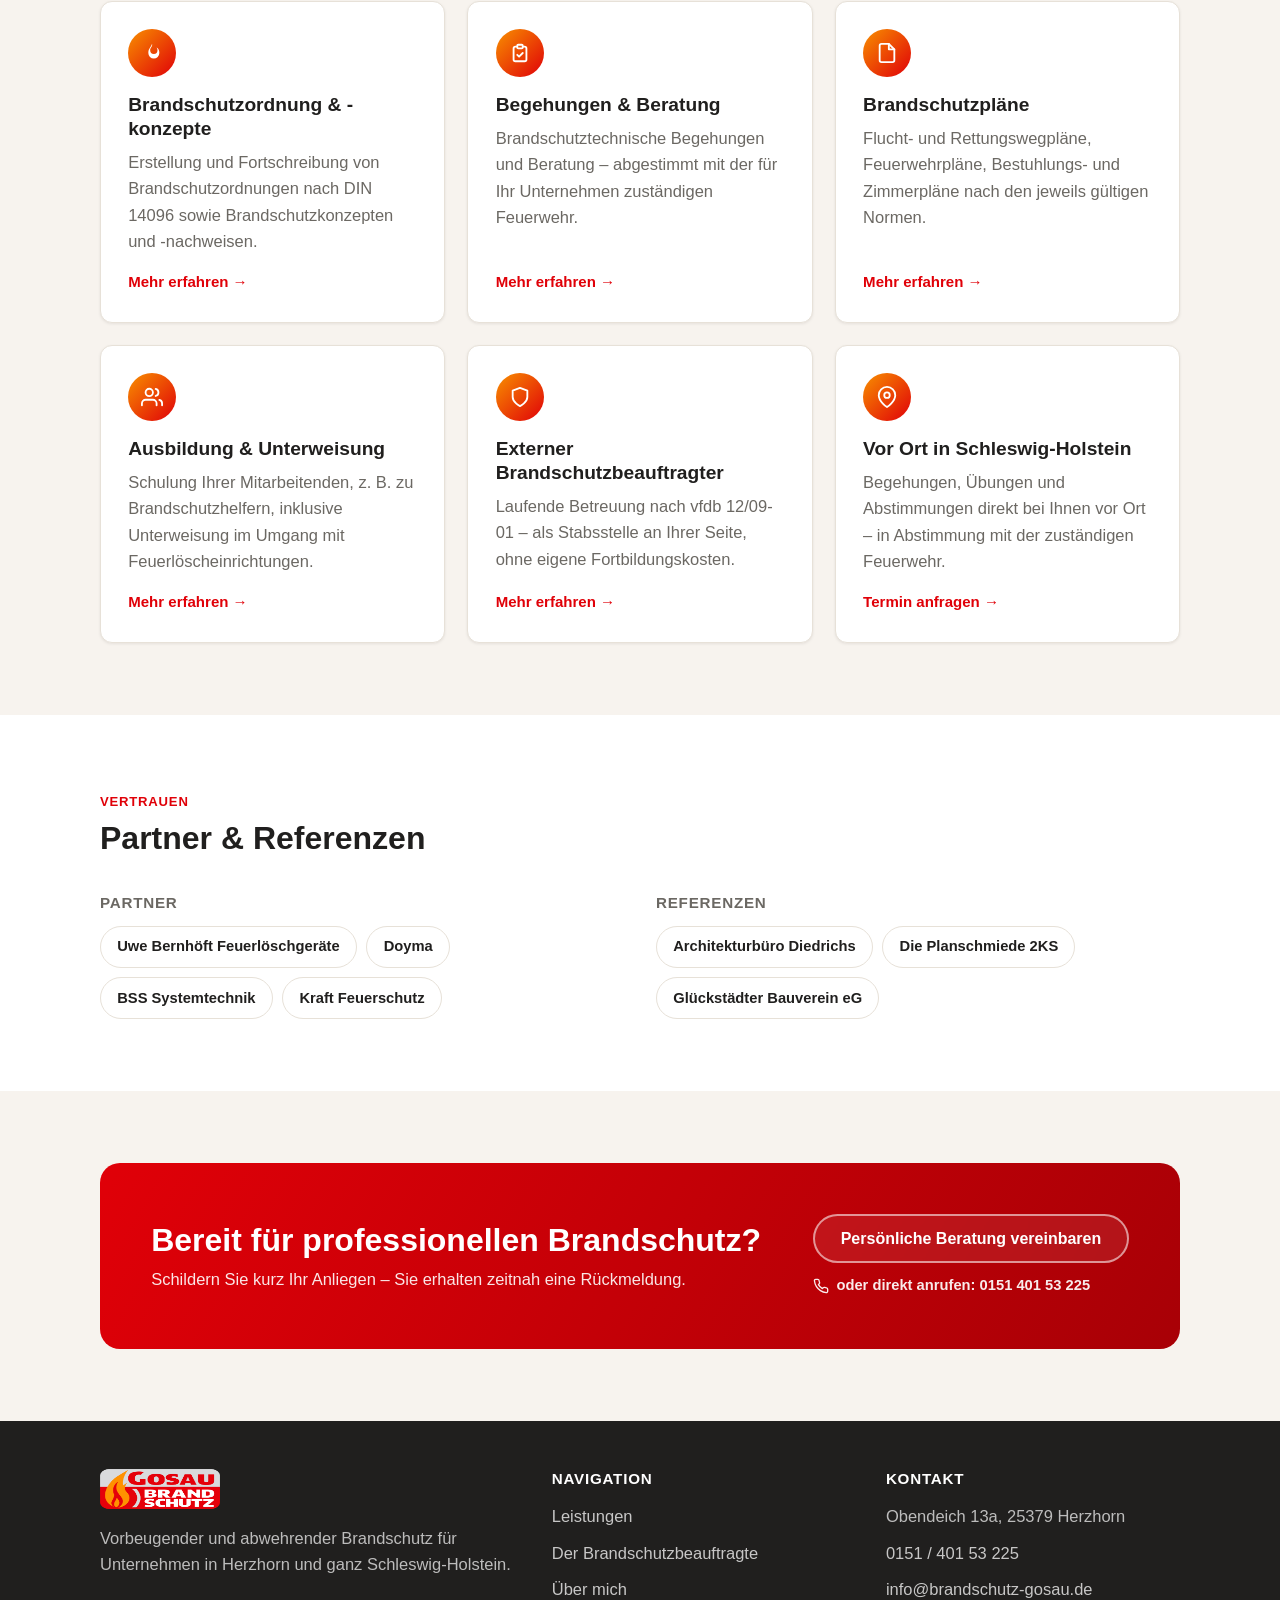
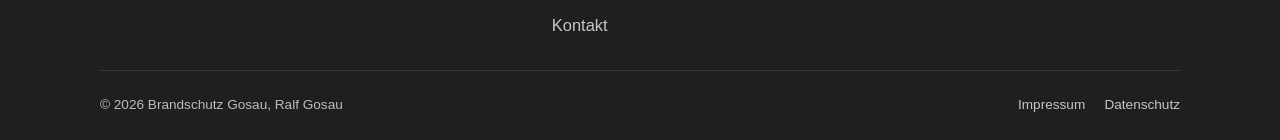
==== commit 653a2ef2: "Improve copy, CTAs and page design based on client feedback Über mich: rewrite bio copy to be more c" ====
--- a/index.html
+++ b/index.html
@@ -66,7 +66,7 @@
         <svg width="18" height="18" viewBox="0 0 24 24" fill="none" stroke="currentColor" stroke-width="2" stroke-linecap="round" stroke-linejoin="round"><path d="M22 16.92v3a2 2 0 0 1-2.18 2 19.79 19.79 0 0 1-8.63-3.07 19.5 19.5 0 0 1-6-6 19.79 19.79 0 0 1-3.07-8.67A2 2 0 0 1 4.11 2h3a2 2 0 0 1 2 1.72c.127.96.361 1.903.7 2.81a2 2 0 0 1-.45 2.11L8.09 9.91a16 16 0 0 0 6 6l1.27-1.27a2 2 0 0 1 2.11-.45c.907.339 1.85.573 2.81.7A2 2 0 0 1 22 16.92z"/></svg>
         <span class="phone-text">0151 401 53 225</span>
       </a>
-      <a class="btn btn-primary" href="kontakt.html#kontaktformular">Kontakt aufnehmen</a>
+      <a class="btn btn-primary" href="kontakt.html#kontaktformular">Beratung anfragen</a>
       <button class="nav-toggle" aria-expanded="false" aria-controls="main-nav" aria-label="Menü öffnen">
         <span></span><span></span><span></span>
       </button>
@@ -85,7 +85,7 @@
         <h1>Brandschutz, auf den Sie sich verlassen können</h1>
         <p class="lead">Brandschutzkonzepte, Begehungen, Brandschutzpläne und die Betreuung als externer Brandschutzbeauftragter – geplant und umgesetzt von Ralf Gosau, mit über 15 Jahren Erfahrung in Feuerwehr und betrieblichem Brandschutz.</p>
         <div class="hero__actions">
-          <a class="btn btn-primary" href="kontakt.html#kontaktformular">Jetzt unverbindlich anfragen</a>
+          <a class="btn btn-primary" href="kontakt.html#kontaktformular">Unverbindliches Erstgespräch anfragen</a>
           <a class="btn btn-on-dark" href="leistungen.html">Leistungen ansehen</a>
         </div>
       </div>
@@ -223,7 +223,13 @@
           <h2>Bereit für professionellen Brandschutz?</h2>
           <p>Schildern Sie kurz Ihr Anliegen – Sie erhalten zeitnah eine Rückmeldung.</p>
         </div>
-        <a class="btn btn-on-dark" href="kontakt.html#kontaktformular">Jetzt Kontakt aufnehmen</a>
+        <div class="cta-band__actions">
+          <a class="btn btn-on-dark" href="kontakt.html#kontaktformular">Persönliche Beratung vereinbaren</a>
+          <a class="cta-band__phone" href="tel:+4915140153225">
+            <svg width="16" height="16" viewBox="0 0 24 24" fill="none" stroke="currentColor" stroke-width="2" stroke-linecap="round" stroke-linejoin="round"><path d="M22 16.92v3a2 2 0 0 1-2.18 2 19.79 19.79 0 0 1-8.63-3.07 19.5 19.5 0 0 1-6-6 19.79 19.79 0 0 1-3.07-8.67A2 2 0 0 1 4.11 2h3a2 2 0 0 1 2 1.72c.127.96.361 1.903.7 2.81a2 2 0 0 1-.45 2.11L8.09 9.91a16 16 0 0 0 6 6l1.27-1.27a2 2 0 0 1 2.11-.45c.907.339 1.85.573 2.81.7A2 2 0 0 1 22 16.92z"/></svg>
+            oder direkt anrufen: 0151 401 53 225
+          </a>
+        </div>
       </div>
     </div>
   </section>
--- a/assets/css/style.css
+++ b/assets/css/style.css
@@ -654,12 +654,81 @@
 
 /* ---- Page intro (non-home pages) ---- */
 .page-intro {
+  position: relative;
+  overflow: hidden;
   background: var(--color-ink);
+  background-image: radial-gradient(circle at 88% 20%, rgba(224,0,8,0.35), transparent 55%);
   color: #fff;
   padding: 3.2rem 0 2.6rem;
 }
+.page-intro::after {
+  content: "";
+  position: absolute;
+  right: -30px;
+  bottom: -50px;
+  width: 260px;
+  height: 260px;
+  background: url("[data-uri]") no-repeat center / contain;
+  opacity: 0.07;
+  pointer-events: none;
+}
+.page-intro .container { position: relative; }
 .page-intro h1 { color: #fff; margin-bottom: 0.35em; }
 .page-intro p { color: rgba(255,255,255,0.82); max-width: 62ch; margin: 0; }
+
+/* ---- Bio subsections & stats (Über mich) ---- */
+.subhead {
+  display: inline-block;
+  font-size: 1.05rem;
+  color: var(--color-ink);
+  border-bottom: 2px solid var(--color-red);
+  padding-bottom: 0.3em;
+  margin: 1.7em 0 0.6em;
+}
+.stat-list {
+  display: flex;
+  flex-direction: column;
+  gap: 0.9rem;
+  margin-top: 1.4rem;
+}
+.stat-item {
+  display: flex;
+  align-items: center;
+  gap: 0.8em;
+  background: #fff;
+  border: 1px solid var(--color-border);
+  border-radius: var(--radius-m);
+  padding: 0.9rem 1rem;
+  box-shadow: var(--shadow-s);
+}
+.stat-item .icon {
+  flex: none;
+  width: 38px; height: 38px;
+  border-radius: 50%;
+  background: linear-gradient(135deg, var(--color-orange), var(--color-red));
+  color: #fff;
+  display: flex; align-items: center; justify-content: center;
+}
+.stat-item strong { display: block; font-size: 0.98rem; color: var(--color-ink); }
+.stat-item span { display: block; font-size: 0.82rem; color: var(--color-text-muted); }
+
+/* ---- CTA band phone line ---- */
+.cta-band__actions {
+  display: flex;
+  flex-direction: column;
+  align-items: flex-start;
+  gap: 0.7rem;
+}
+.cta-band__phone {
+  display: inline-flex;
+  align-items: center;
+  gap: 0.5em;
+  color: rgba(255,255,255,0.92);
+  font-weight: 600;
+  font-size: 0.92rem;
+}
+.cta-band__phone svg { flex: none; }
+.cta-band__phone:hover { color: #fff; }
 .breadcrumb {
   font-size: 0.85rem;
   color: rgba(255,255,255,0.6);
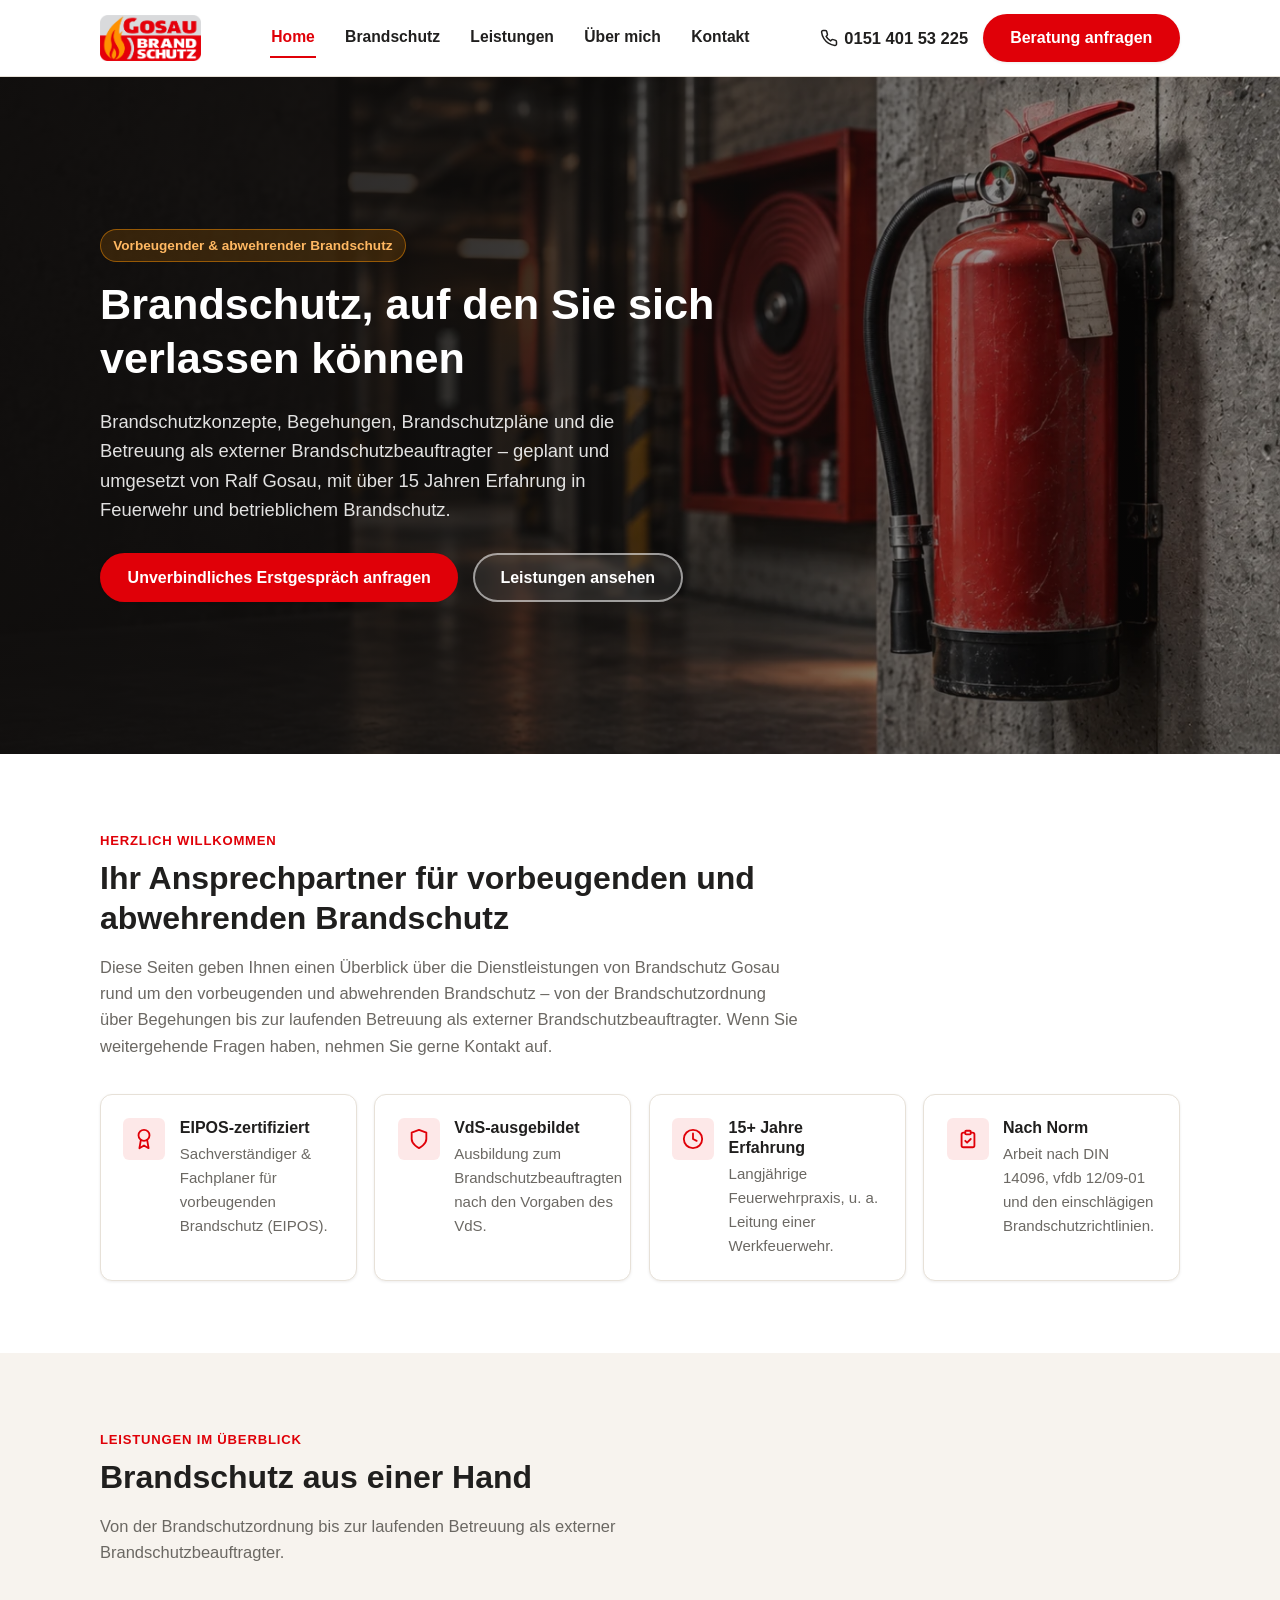
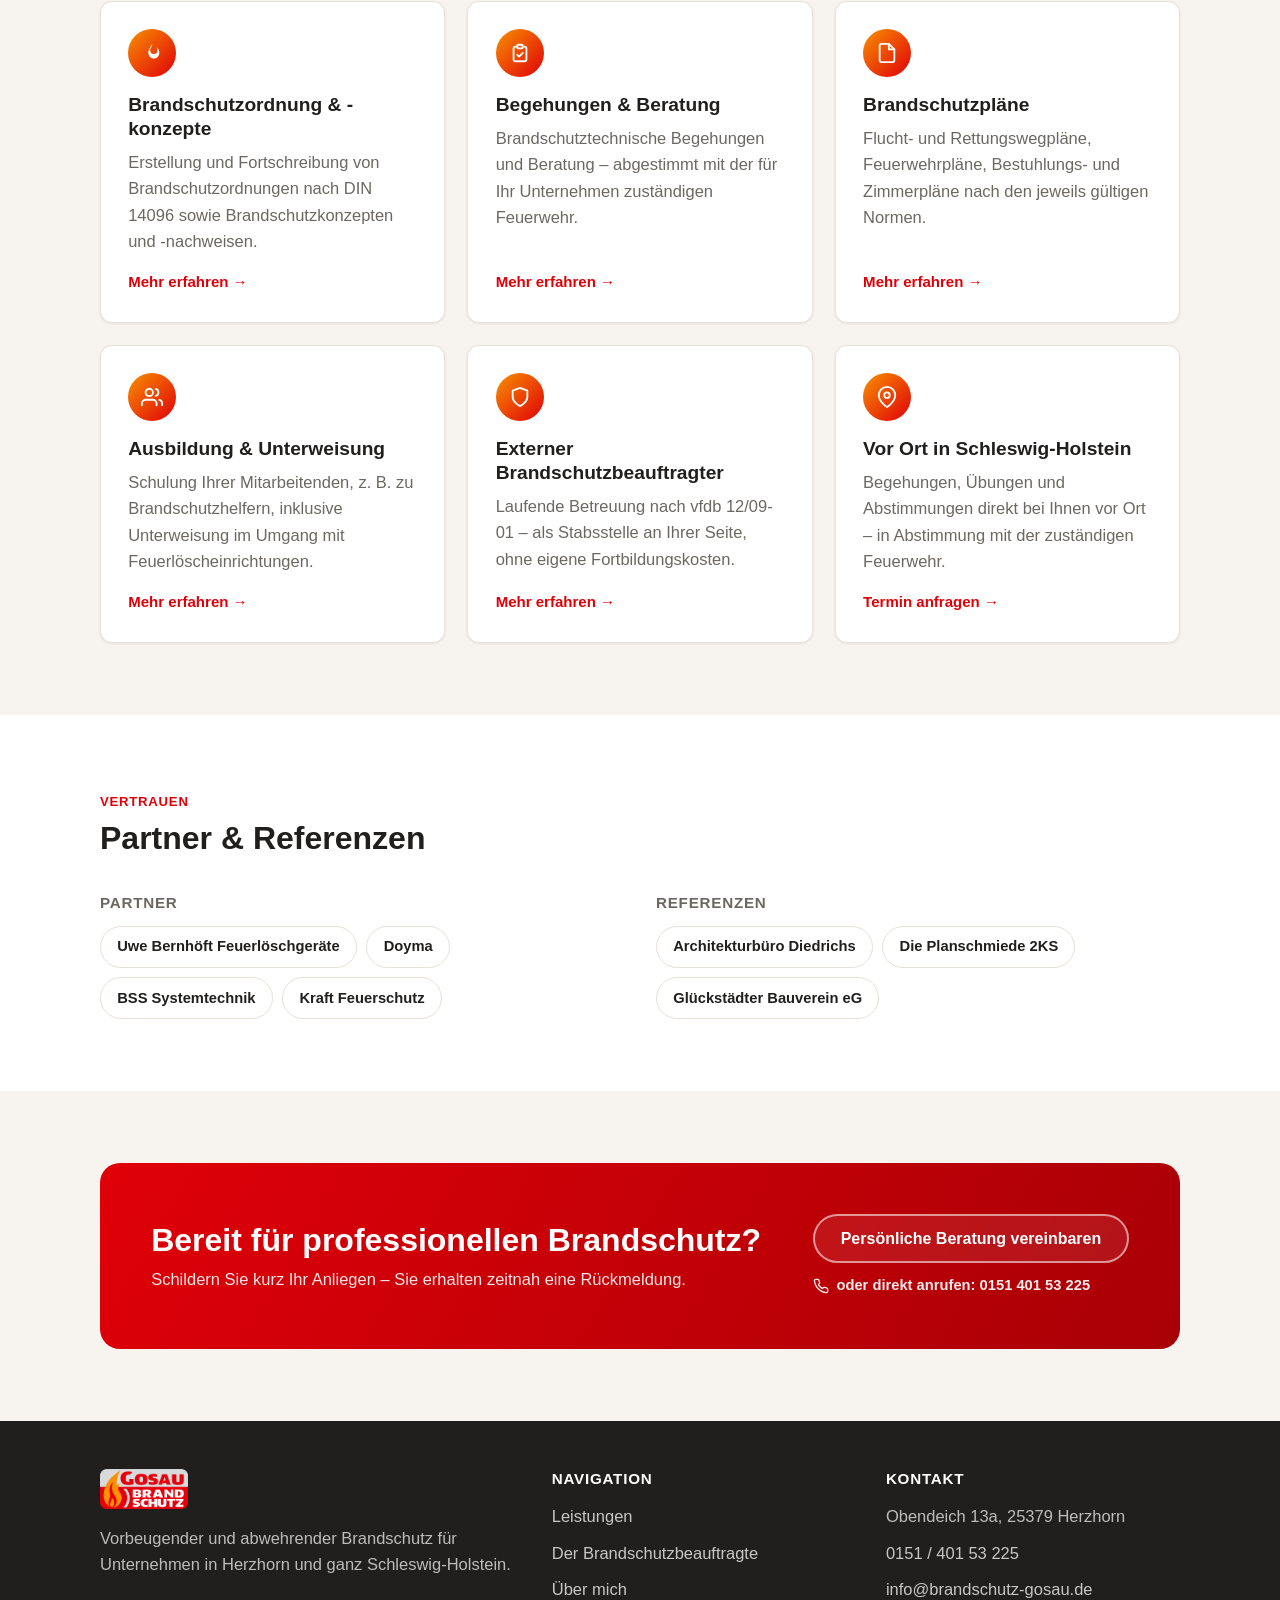
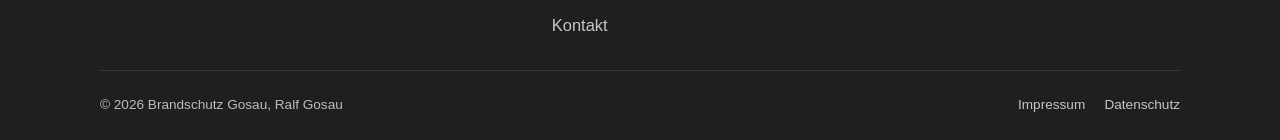
==== commit 91075d6b: "Fix accessibility/best-practices issues found by Lighthouse audit - Header phone link had no discern" ====
--- a/index.html
+++ b/index.html
@@ -52,7 +52,7 @@
 <header class="site-header">
   <div class="container">
     <a class="brand" href="index.html">
-      <img src="assets/img/logo-gosau-brandschutz.png" width="184" height="84" alt="Logo Brandschutz Gosau – stilisierte Flamme neben dem Schriftzug Gosau Brandschutz">
+      <img src="assets/img/logo-gosau-brandschutz.png" width="899" height="409" alt="Logo Brandschutz Gosau – stilisierte Flamme neben dem Schriftzug Gosau Brandschutz">
     </a>
     <nav class="main-nav" id="main-nav" aria-label="Hauptnavigation">
       <a href="index.html" aria-current="page">Home</a>
@@ -62,8 +62,8 @@
       <a href="kontakt.html">Kontakt</a>
     </nav>
     <div class="header-cta">
-      <a class="header-phone" href="tel:+4915140153225">
-        <svg width="18" height="18" viewBox="0 0 24 24" fill="none" stroke="currentColor" stroke-width="2" stroke-linecap="round" stroke-linejoin="round"><path d="M22 16.92v3a2 2 0 0 1-2.18 2 19.79 19.79 0 0 1-8.63-3.07 19.5 19.5 0 0 1-6-6 19.79 19.79 0 0 1-3.07-8.67A2 2 0 0 1 4.11 2h3a2 2 0 0 1 2 1.72c.127.96.361 1.903.7 2.81a2 2 0 0 1-.45 2.11L8.09 9.91a16 16 0 0 0 6 6l1.27-1.27a2 2 0 0 1 2.11-.45c.907.339 1.85.573 2.81.7A2 2 0 0 1 22 16.92z"/></svg>
+      <a class="header-phone" href="tel:+4915140153225" aria-label="Anrufen: 0151 401 53 225">
+        <svg width="18" height="18" viewBox="0 0 24 24" fill="none" stroke="currentColor" stroke-width="2" stroke-linecap="round" stroke-linejoin="round" aria-hidden="true"><path d="M22 16.92v3a2 2 0 0 1-2.18 2 19.79 19.79 0 0 1-8.63-3.07 19.5 19.5 0 0 1-6-6 19.79 19.79 0 0 1-3.07-8.67A2 2 0 0 1 4.11 2h3a2 2 0 0 1 2 1.72c.127.96.361 1.903.7 2.81a2 2 0 0 1-.45 2.11L8.09 9.91a16 16 0 0 0 6 6l1.27-1.27a2 2 0 0 1 2.11-.45c.907.339 1.85.573 2.81.7A2 2 0 0 1 22 16.92z"/></svg>
         <span class="phone-text">0151 401 53 225</span>
       </a>
       <a class="btn btn-primary" href="kontakt.html#kontaktformular">Beratung anfragen</a>
@@ -241,7 +241,7 @@
     <div class="footer-grid">
       <div>
         <div class="footer-brand">
-          <img src="assets/img/logo-gosau-brandschutz.png" width="120" height="55" alt="">
+          <img src="assets/img/logo-gosau-brandschutz.png" width="899" height="409" alt="">
         </div>
         <p>Vorbeugender und abwehrender Brandschutz für Unternehmen in Herzhorn und ganz Schleswig-Holstein.</p>
       </div>
--- a/assets/css/style.css
+++ b/assets/css/style.css
@@ -147,8 +147,9 @@
   display: flex;
   align-items: center;
   gap: 0.7rem;
-}
-.brand img { height: 46px; width: auto; }
+  flex-shrink: 0;
+}
+.brand img { height: 46px; width: auto; flex-shrink: 0; }
 .brand-name {
   font-weight: 800;
   color: var(--color-ink);
@@ -637,7 +638,7 @@
 }
 .footer-grid h3 { color: #fff; font-size: 0.95rem; text-transform: uppercase; letter-spacing: 0.05em; margin-bottom: 1em; }
 .footer-brand { display: flex; align-items: center; gap: 0.7em; margin-bottom: 1rem; }
-.footer-brand img { height: 40px; }
+.footer-brand img { height: 40px; width: auto; flex-shrink: 0; }
 .footer-brand strong { color: #fff; }
 .site-footer a { color: rgba(255,255,255,0.75); }
 .site-footer a:hover { color: #fff; }
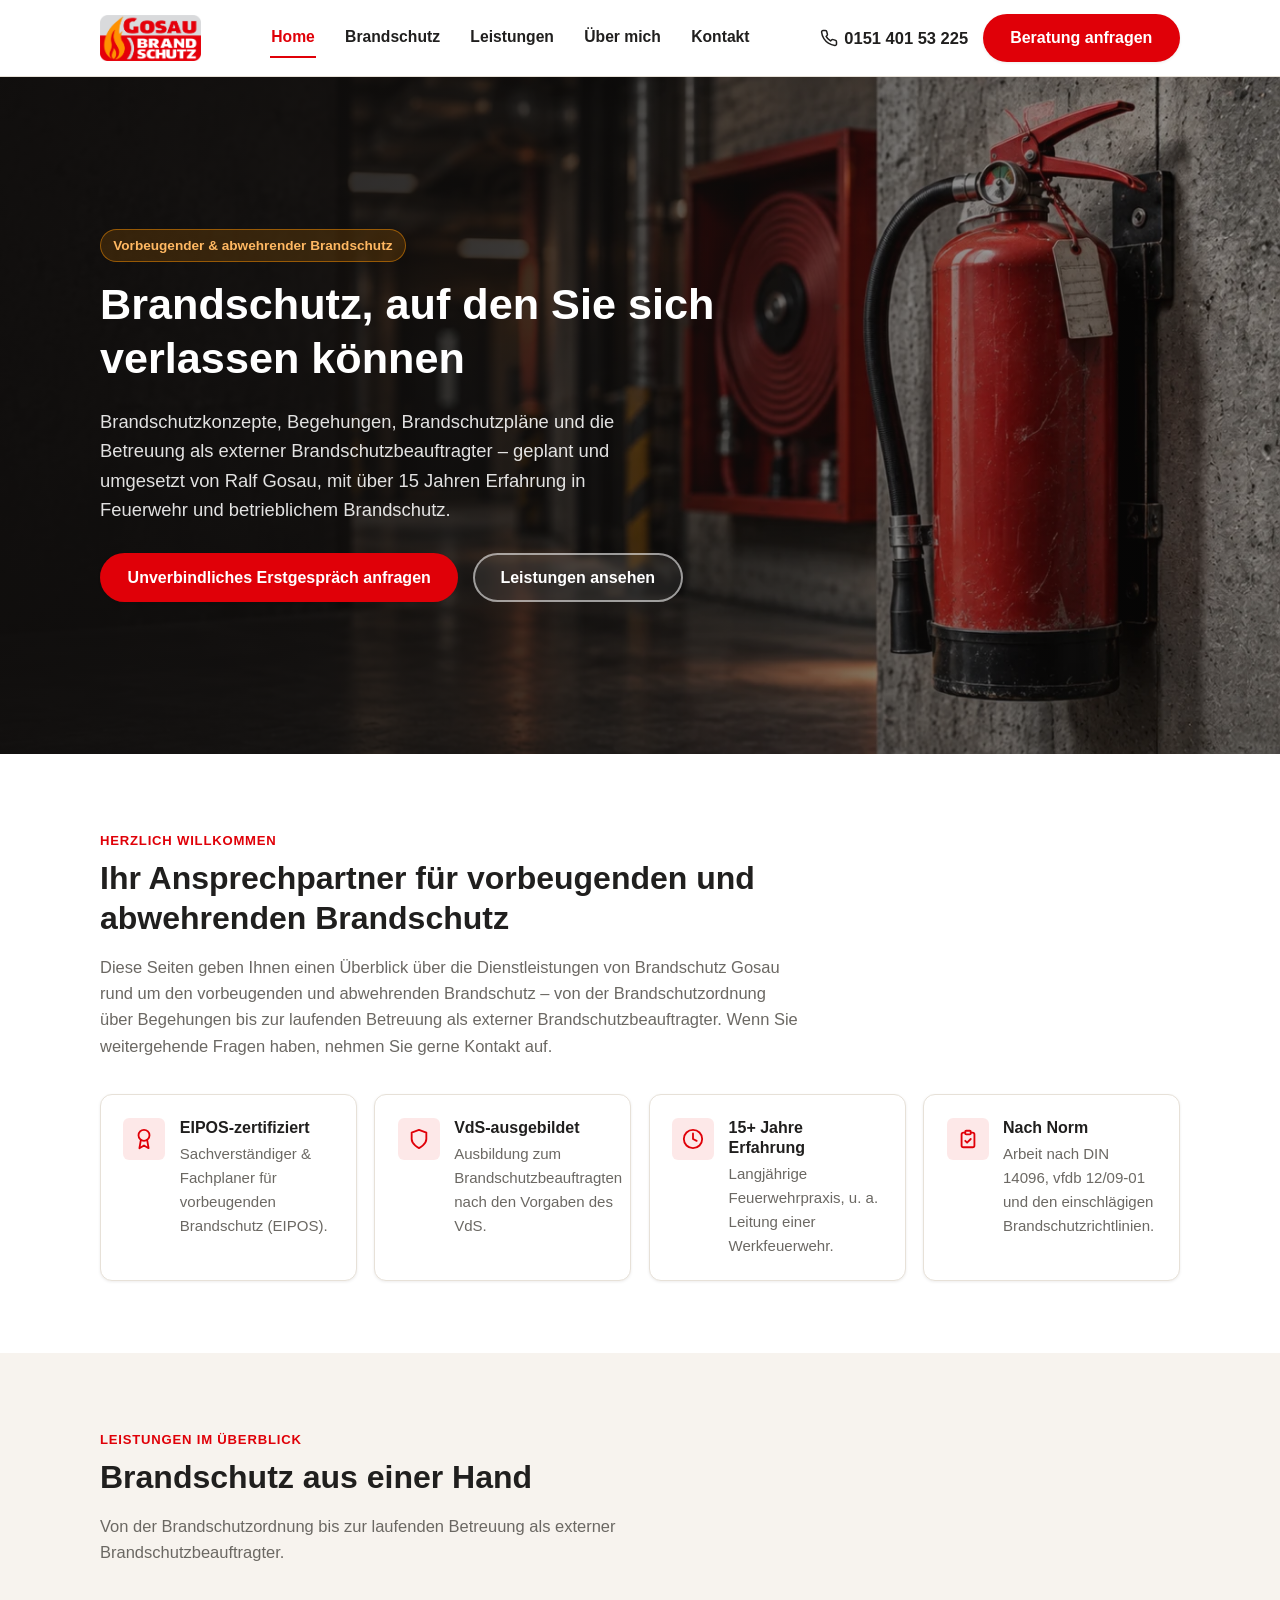
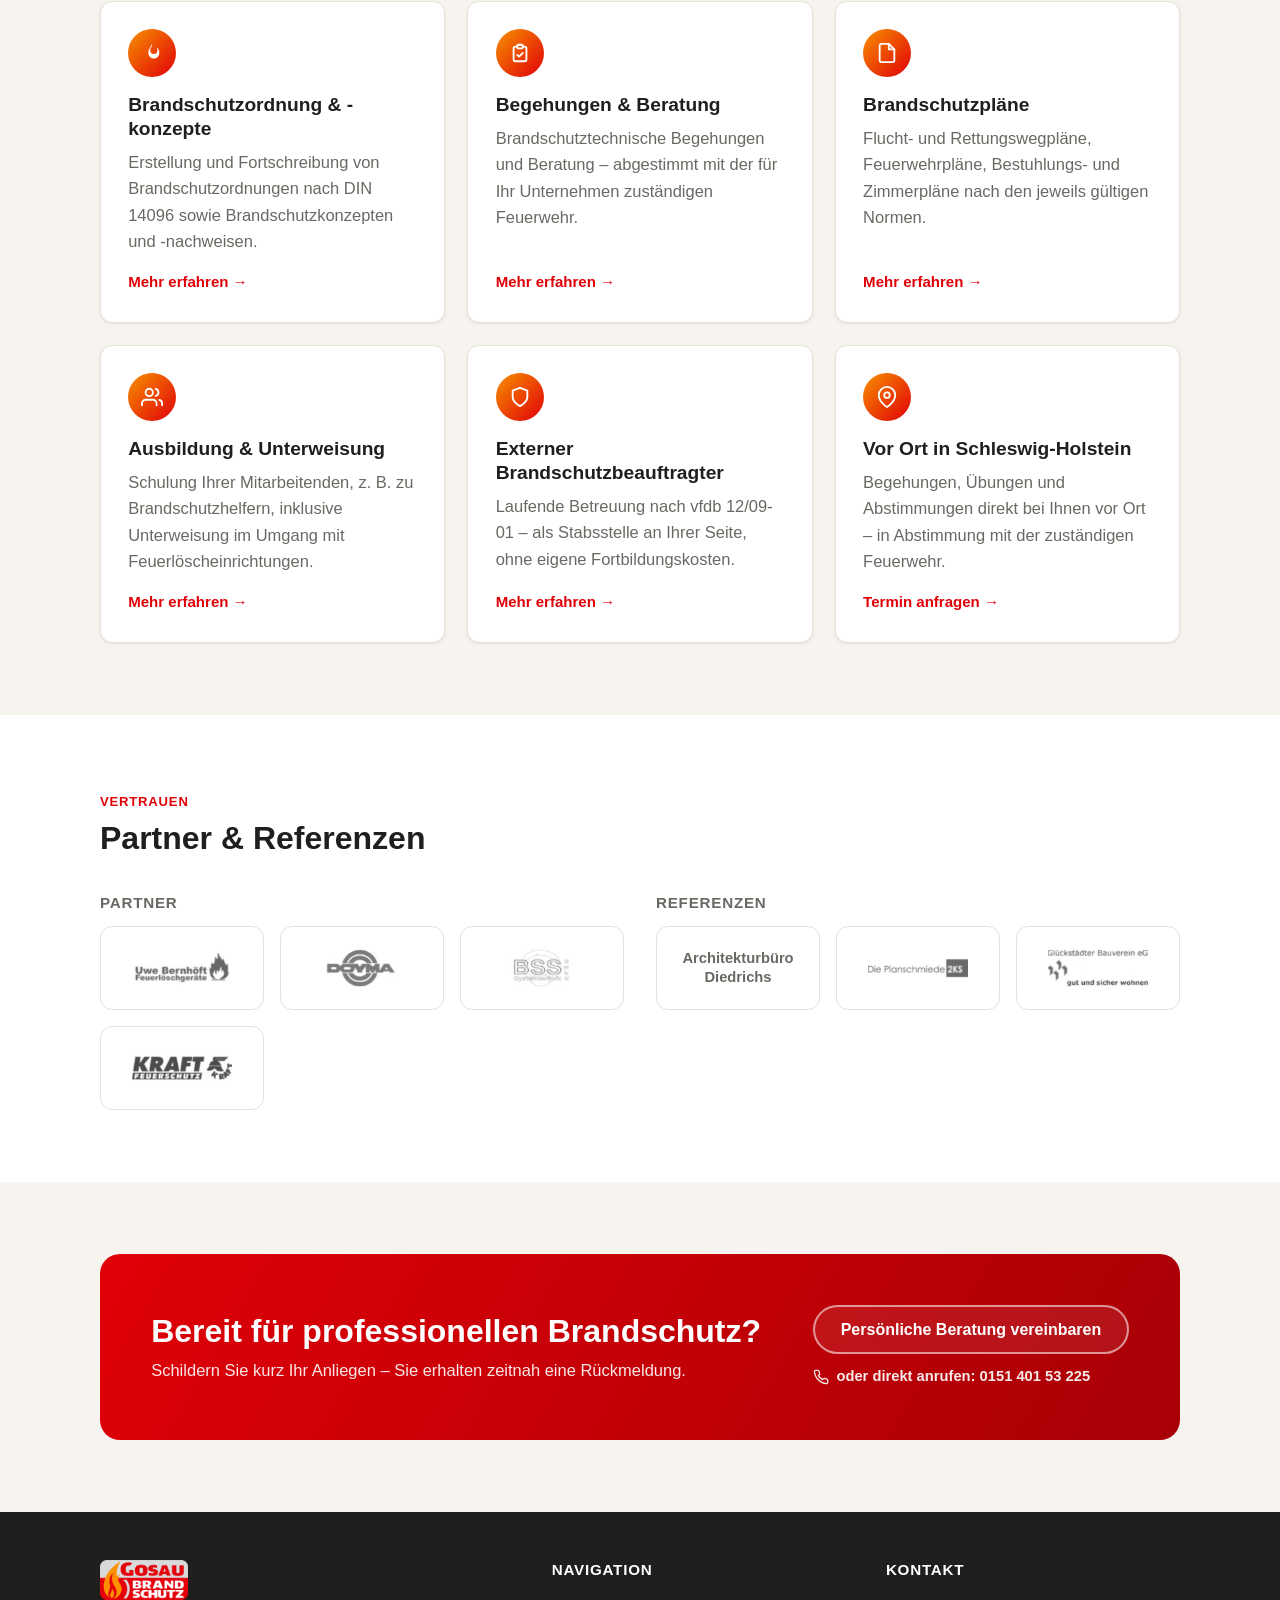
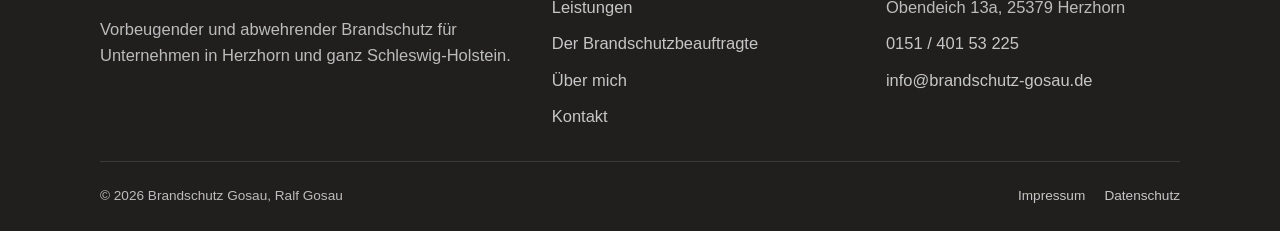
==== commit ad5e6d63: "Add real EIPOS certificate and real partner/reference logos Über mich: show the actual EIPOS "Sachve" ====
--- a/index.html
+++ b/index.html
@@ -197,19 +197,19 @@
       <div class="partner-columns">
         <div>
           <h3>Partner</h3>
-          <div class="tag-cloud">
-            <span>Uwe Bernhöft Feuerlöschgeräte</span>
-            <span>Doyma</span>
-            <span>BSS Systemtechnik</span>
-            <span>Kraft Feuerschutz</span>
+          <div class="logo-grid">
+            <div class="logo-card"><img src="assets/img/partners/uwe-bernhoeft.png" width="143" height="61" alt="Uwe Bernhöft Feuerlöschgeräte" loading="lazy"></div>
+            <div class="logo-card"><img src="assets/img/partners/doyma.png" width="144" height="61" alt="Doyma" loading="lazy"></div>
+            <div class="logo-card"><img src="assets/img/partners/bss-systemtechnik.png" width="144" height="61" alt="BSS Systemtechnik" loading="lazy"></div>
+            <div class="logo-card"><img src="assets/img/partners/kraft-feuerschutz.png" width="144" height="61" alt="Kraft Feuerschutz" loading="lazy"></div>
           </div>
         </div>
         <div>
           <h3>Referenzen</h3>
-          <div class="tag-cloud">
-            <span>Architekturbüro Diedrichs</span>
-            <span>Die Planschmiede 2KS</span>
-            <span>Glückstädter Bauverein eG</span>
+          <div class="logo-grid">
+            <div class="logo-card text-only">Architekturbüro<br>Diedrichs</div>
+            <div class="logo-card"><img src="assets/img/partners/die-planschmiede-2ks.png" width="144" height="60" alt="Die Planschmiede 2KS" loading="lazy"></div>
+            <div class="logo-card"><img src="assets/img/partners/glueckstaedter-bauverein.png" width="144" height="60" alt="Glückstädter Bauverein eG" loading="lazy"></div>
           </div>
         </div>
       </div>
--- a/assets/css/style.css
+++ b/assets/css/style.css
@@ -468,17 +468,69 @@
 }
 .qual-card li svg { flex: none; color: var(--color-orange); margin-top: 0.25em; }
 
+/* ---- Certificate ---- */
+.cert-card {
+  display: grid;
+  grid-template-columns: 160px 1fr;
+  gap: 1.6rem;
+  align-items: center;
+  background: #fff;
+  border: 1px solid var(--color-border);
+  border-radius: var(--radius-m);
+  padding: 1.5rem;
+  box-shadow: var(--shadow-s);
+  margin-top: 1.4rem;
+}
+.cert-card .cert-thumb {
+  display: block;
+  border-radius: var(--radius-s);
+  border: 1px solid var(--color-border);
+  box-shadow: var(--shadow-s);
+  transition: transform .15s ease;
+}
+.cert-card .cert-thumb:hover { transform: scale(1.03); }
+.cert-card h3 { margin-bottom: 0.3em; }
+.cert-card .meta { color: var(--color-text-muted); font-size: 0.86rem; margin-bottom: 1rem; }
+@media (max-width: 700px) {
+  .cert-card { grid-template-columns: 1fr; text-align: center; }
+  .cert-card .cert-thumb { margin: 0 auto; max-width: 160px; }
+}
+
 /* ---- Partners / references ---- */
-.tag-cloud { display: flex; flex-wrap: wrap; gap: 0.6rem; }
-.tag-cloud span {
+.logo-grid {
+  display: grid;
+  grid-template-columns: repeat(auto-fit, minmax(130px, 1fr));
+  gap: 1rem;
+}
+.logo-card {
   background: #fff;
   border: 1px solid var(--color-border);
-  padding: 0.55em 1.1em;
-  border-radius: 999px;
-  font-weight: 600;
+  border-radius: var(--radius-m);
+  height: 84px;
+  padding: 0.8rem 1.1rem;
+  display: flex;
+  align-items: center;
+  justify-content: center;
+}
+.logo-card img {
+  max-height: 42px;
+  max-width: 100%;
+  width: auto;
+  filter: grayscale(100%);
+  opacity: 0.72;
+  transition: filter .2s ease, opacity .2s ease;
+}
+.logo-card:hover img,
+.logo-card:focus-within img { filter: none; opacity: 1; }
+.logo-card.text-only {
+  font-weight: 700;
+  color: var(--color-text-muted);
   font-size: 0.92rem;
-  color: var(--color-ink);
-}
+  text-align: center;
+  line-height: 1.3;
+  transition: color .2s ease;
+}
+.logo-card.text-only:hover { color: var(--color-ink); }
 .partner-columns {
   display: grid;
   grid-template-columns: repeat(auto-fit, minmax(280px, 1fr));
